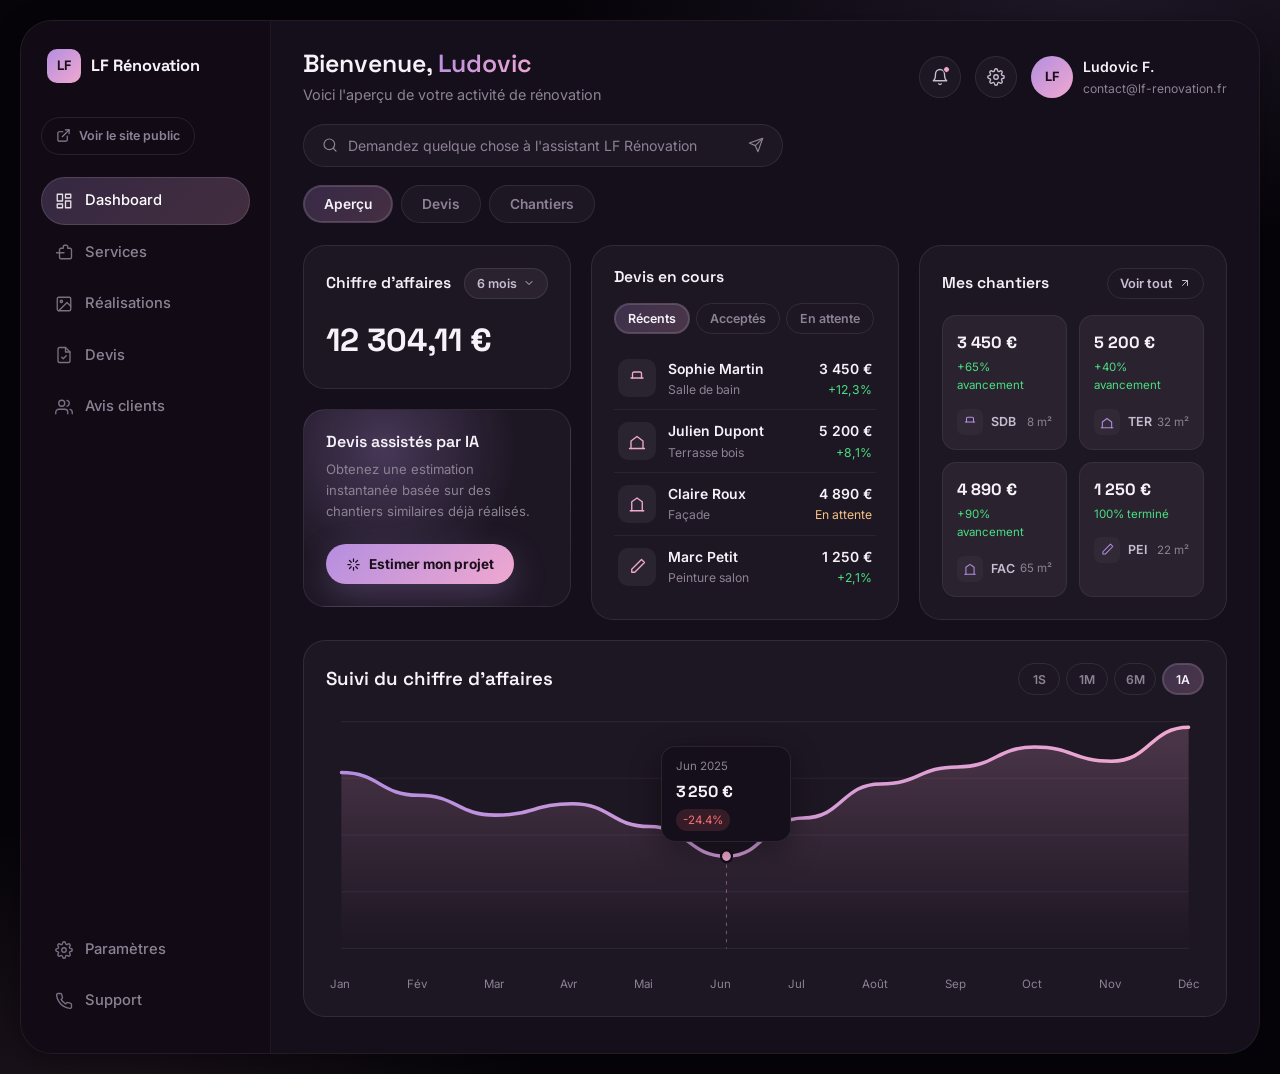
==== admin/index.html @ b37a1078 "Séparer site public multi-pages et espace pro (admin) Le tableau de bord précédent devient l'interfa" ====
<!DOCTYPE html>
<html lang="fr">
<head>
<meta charset="UTF-8">
<meta name="viewport" content="width=device-width, initial-scale=1.0">
<title>LF Rénovation — Espace Pro</title>
<meta name="description" content="LF Rénovation, artisan auto-entrepreneur en rénovation intérieure et extérieure. Suivez vos devis, vos chantiers et votre activité en un coup d'œil.">
<link rel="icon" href="data:image/svg+xml,<svg xmlns=%22http://www.w3.org/2000/svg%22 viewBox=%220 0 100 100%22><rect width=%22100%22 height=%22100%22 rx=%2222%22 fill=%22%23b48ee0%22/><text x=%2250%22 y=%2266%22 font-size=%2252%22 font-family=%22sans-serif%22 font-weight=%22700%22 fill=%22%23150e1b%22 text-anchor=%22middle%22>LF</text></svg>">
<link rel="preconnect" href="https://fonts.googleapis.com">
<link rel="preconnect" href="https://fonts.gstatic.com" crossorigin>
<link href="https://fonts.googleapis.com/css2?family=Inter:wght@400;500;600;700&family=Space+Grotesk:wght@500;600;700&display=swap" rel="stylesheet">
<link rel="stylesheet" href="../css/admin.css">
</head>
<body>

<div class="canvas">
  <div class="sidebar-backdrop"></div>

  <div class="app-shell">

    <!-- ============ SIDEBAR ============ -->
    <aside class="sidebar">
      <div class="sidebar-logo">
        <span class="mark">LF</span>
        LF Rénovation
      </div>

      <a href="../index.html" class="sidebar-public-link">
        <svg width="15" height="15" viewBox="0 0 24 24" fill="none" stroke="currentColor" stroke-width="1.8" stroke-linecap="round" stroke-linejoin="round"><path d="M18 13v6a2 2 0 0 1-2 2H5a2 2 0 0 1-2-2V8a2 2 0 0 1 2-2h6"></path><polyline points="15 3 21 3 21 9"></polyline><line x1="10" y1="14" x2="21" y2="3"></line></svg>
        Voir le site public
      </a>

      <nav class="sidebar-nav">
        <a href="#" data-page="dashboard" class="active">
          <svg width="18" height="18" viewBox="0 0 24 24" fill="none" stroke="currentColor" stroke-width="1.8" stroke-linecap="round" stroke-linejoin="round"><rect x="3" y="3" width="7" height="9"></rect><rect x="14" y="3" width="7" height="5"></rect><rect x="14" y="12" width="7" height="9"></rect><rect x="3" y="16" width="7" height="5"></rect></svg>
          Dashboard
        </a>
        <a href="#" data-page="services">
          <svg width="18" height="18" viewBox="0 0 24 24" fill="none" stroke="currentColor" stroke-width="1.8" stroke-linecap="round" stroke-linejoin="round"><path d="M20 7h-3V5a2 2 0 0 0-2-2h-2a2 2 0 0 0-2 2v2H8a2 2 0 0 0-2 2v10a2 2 0 0 0 2 2h12a2 2 0 0 0 2-2V9a2 2 0 0 0-2-2z"></path><path d="M2 13h10"></path></svg>
          Services
        </a>
        <a href="#" data-page="realisations">
          <svg width="18" height="18" viewBox="0 0 24 24" fill="none" stroke="currentColor" stroke-width="1.8" stroke-linecap="round" stroke-linejoin="round"><rect x="3" y="3" width="18" height="18" rx="2"></rect><circle cx="8.5" cy="8.5" r="1.5"></circle><path d="M21 15l-5-5L5 21"></path></svg>
          Réalisations
        </a>
        <a href="#" data-page="devis">
          <svg width="18" height="18" viewBox="0 0 24 24" fill="none" stroke="currentColor" stroke-width="1.8" stroke-linecap="round" stroke-linejoin="round"><path d="M14 2H6a2 2 0 0 0-2 2v16a2 2 0 0 0 2 2h12a2 2 0 0 0 2-2V8z"></path><path d="M14 2v6h6"></path><path d="M9 15l2 2 4-4"></path></svg>
          Devis
        </a>
        <a href="#" data-page="avis">
          <svg width="18" height="18" viewBox="0 0 24 24" fill="none" stroke="currentColor" stroke-width="1.8" stroke-linecap="round" stroke-linejoin="round"><path d="M17 21v-2a4 4 0 0 0-4-4H5a4 4 0 0 0-4 4v2"></path><circle cx="9" cy="7" r="4"></circle><path d="M23 21v-2a4 4 0 0 0-3-3.87"></path><path d="M16 3.13a4 4 0 0 1 0 7.75"></path></svg>
          Avis clients
        </a>
      </nav>

      <div class="sidebar-foot">
        <a href="../mentions-legales.html">
          <svg width="18" height="18" viewBox="0 0 24 24" fill="none" stroke="currentColor" stroke-width="1.8" stroke-linecap="round" stroke-linejoin="round"><circle cx="12" cy="12" r="3"></circle><path d="M19.4 15a1.65 1.65 0 0 0 .33 1.82l.06.06a2 2 0 1 1-2.83 2.83l-.06-.06a1.65 1.65 0 0 0-1.82-.33 1.65 1.65 0 0 0-1 1.51V21a2 2 0 0 1-4 0v-.09A1.65 1.65 0 0 0 9 19.4a1.65 1.65 0 0 0-1.82.33l-.06.06a2 2 0 1 1-2.83-2.83l.06-.06a1.65 1.65 0 0 0 .33-1.82 1.65 1.65 0 0 0-1.51-1H3a2 2 0 0 1 0-4h.09A1.65 1.65 0 0 0 4.6 9a1.65 1.65 0 0 0-.33-1.82l-.06-.06a2 2 0 1 1 2.83-2.83l.06.06a1.65 1.65 0 0 0 1.82.33H9a1.65 1.65 0 0 0 1-1.51V3a2 2 0 0 1 4 0v.09a1.65 1.65 0 0 0 1 1.51 1.65 1.65 0 0 0 1.82-.33l.06-.06a2 2 0 1 1 2.83 2.83l-.06.06a1.65 1.65 0 0 0-.33 1.82V9a1.65 1.65 0 0 0 1.51 1H21a2 2 0 0 1 0 4h-.09a1.65 1.65 0 0 0-1.51 1z"></path></svg>
          Paramètres
        </a>
        <a href="#" data-page="devis">
          <svg width="18" height="18" viewBox="0 0 24 24" fill="none" stroke="currentColor" stroke-width="1.8" stroke-linecap="round" stroke-linejoin="round"><path d="M22 16.92v3a2 2 0 0 1-2.18 2 19.79 19.79 0 0 1-8.63-3.07 19.5 19.5 0 0 1-6-6 19.79 19.79 0 0 1-3.07-8.67A2 2 0 0 1 4.11 2h3a2 2 0 0 1 2 1.72c.127.96.361 1.903.7 2.81a2 2 0 0 1-.45 2.11L8.09 9.91a16 16 0 0 0 6 6l1.27-1.27a2 2 0 0 1 2.11-.45c.907.339 1.85.573 2.81.7A2 2 0 0 1 22 16.92z"></path></svg>
          Support
        </a>
      </div>
    </aside>

    <!-- ============ MAIN ============ -->
    <div class="main-col">

      <div class="topbar">
        <button class="sidebar-toggle" aria-label="Ouvrir le menu">
          <svg width="18" height="18" viewBox="0 0 24 24" fill="none" stroke="currentColor" stroke-width="2" stroke-linecap="round" stroke-linejoin="round"><line x1="3" y1="12" x2="21" y2="12"></line><line x1="3" y1="6" x2="21" y2="6"></line><line x1="3" y1="18" x2="21" y2="18"></line></svg>
        </button>

        <div class="welcome">
          <h1>Bienvenue, <span class="accent">Ludovic</span></h1>
          <p>Voici l'aperçu de votre activité de rénovation</p>
        </div>

        <div class="topbar-actions">
          <div style="position:relative;">
            <button id="notif-btn" class="icon-btn" aria-label="Notifications">
              <svg width="18" height="18" viewBox="0 0 24 24" fill="none" stroke="currentColor" stroke-width="1.8" stroke-linecap="round" stroke-linejoin="round"><path d="M18 8a6 6 0 0 0-12 0c0 7-3 9-3 9h18s-3-2-3-9"></path><path d="M13.73 21a2 2 0 0 1-3.46 0"></path></svg>
              <span class="dot"></span>
            </button>
            <div id="notif-panel" class="dropdown-panel">
              <h5>Notifications</h5>
              <div class="notif-item">
                <span class="ndot"></span>
                <div><div class="t">Devis accepté</div><div class="s">Sophie M. a accepté le devis « Salle de bain ».</div></div>
              </div>
              <div class="notif-item">
                <span class="ndot"></span>
                <div><div class="t">Nouvelle demande</div><div class="s">Amélie F. a demandé un devis pour une cuisine.</div></div>
              </div>
              <div class="notif-item">
                <span class="ndot"></span>
                <div><div class="t">Chantier terminé</div><div class="s">Peinture salon (Marc P.) marqué comme terminé.</div></div>
              </div>
            </div>
          </div>

          <a href="../mentions-legales.html" class="icon-btn" aria-label="Paramètres">
            <svg width="18" height="18" viewBox="0 0 24 24" fill="none" stroke="currentColor" stroke-width="1.8" stroke-linecap="round" stroke-linejoin="round"><circle cx="12" cy="12" r="3"></circle><path d="M19.4 15a1.65 1.65 0 0 0 .33 1.82l.06.06a2 2 0 1 1-2.83 2.83l-.06-.06a1.65 1.65 0 0 0-1.82-.33 1.65 1.65 0 0 0-1 1.51V21a2 2 0 0 1-4 0v-.09A1.65 1.65 0 0 0 9 19.4a1.65 1.65 0 0 0-1.82.33l-.06.06a2 2 0 1 1-2.83-2.83l.06-.06a1.65 1.65 0 0 0 .33-1.82 1.65 1.65 0 0 0-1.51-1H3a2 2 0 0 1 0-4h.09A1.65 1.65 0 0 0 4.6 9a1.65 1.65 0 0 0-.33-1.82l-.06-.06a2 2 0 1 1 2.83-2.83l.06.06a1.65 1.65 0 0 0 1.82.33H9a1.65 1.65 0 0 0 1-1.51V3a2 2 0 0 1 4 0v.09a1.65 1.65 0 0 0 1 1.51 1.65 1.65 0 0 0 1.82-.33l.06-.06a2 2 0 1 1 2.83 2.83l-.06.06a1.65 1.65 0 0 0-.33 1.82V9a1.65 1.65 0 0 0 1.51 1H21a2 2 0 0 1 0 4h-.09a1.65 1.65 0 0 0-1.51 1z"></path></svg>
          </a>

          <div class="profile">
            <div class="avatar">LF</div>
            <div>
              <div class="name">Ludovic F.</div>
              <div class="mail">contact@lf-renovation.fr</div>
            </div>
          </div>
        </div>
      </div>

      <div class="assistant-row">
        <form id="assistant-form" class="assistant-bar">
          <svg width="16" height="16" viewBox="0 0 24 24" fill="none" stroke="currentColor" stroke-width="1.8" stroke-linecap="round" stroke-linejoin="round"><circle cx="11" cy="11" r="8"></circle><line x1="21" y1="21" x2="16.65" y2="16.65"></line></svg>
          <input id="assistant-input" type="text" placeholder="Demandez quelque chose à l'assistant LF Rénovation">
          <button type="submit" aria-label="Envoyer">
            <svg width="16" height="16" viewBox="0 0 24 24" fill="none" stroke="currentColor" stroke-width="1.8" stroke-linecap="round" stroke-linejoin="round"><line x1="22" y1="2" x2="11" y2="13"></line><polygon points="22 2 15 22 11 13 2 9 22 2"></polygon></svg>
          </button>
        </form>
        <div id="assistant-answer" class="assistant-answer"></div>
      </div>

      <div class="pill-tabs">
        <button class="pill-tab active" data-page="dashboard">Aperçu</button>
        <button class="pill-tab" data-page="devis">Devis</button>
        <button class="pill-tab" data-page="realisations">Chantiers</button>
      </div>

      <!-- ============ PAGE: DASHBOARD ============ -->
      <section class="page active" data-page="dashboard">
        <div class="dash-grid">

          <div class="dash-col">
            <div class="card">
              <div class="card-head">
                <h3>Chiffre d'affaires</h3>
                <div class="period-dropdown">
                  <button id="period-btn" class="period-btn">
                    <span id="period-label">6 mois</span>
                    <svg width="12" height="12" viewBox="0 0 24 24" fill="none" stroke="currentColor" stroke-width="2" stroke-linecap="round" stroke-linejoin="round"><polyline points="6 9 12 15 18 9"></polyline></svg>
                  </button>
                  <div id="period-menu" class="period-menu">
                    <button data-period="1m" data-label="1 mois">1 mois</button>
                    <button data-period="6m" data-label="6 mois">6 mois</button>
                    <button data-period="1a" data-label="1 an">1 an</button>
                  </div>
                </div>
              </div>
              <div id="revenue-value" class="stat-value">12 304,11 €</div>
            </div>

            <div class="card ai-card">
              <h3>Devis assistés par IA</h3>
              <p>Obtenez une estimation instantanée basée sur des chantiers similaires déjà réalisés.</p>
              <button class="ai-btn" data-goto="devis">
                <svg width="15" height="15" viewBox="0 0 24 24" fill="none" stroke="currentColor" stroke-width="2" stroke-linecap="round" stroke-linejoin="round"><path d="M12 3v4M12 17v4M3 12h4M17 12h4M5.6 5.6l2.8 2.8M15.6 15.6l2.8 2.8M18.4 5.6l-2.8 2.8M8.4 15.6l-2.8 2.8"></path></svg>
                Estimer mon projet
              </button>
            </div>
          </div>

          <div class="dash-col">
            <div class="card" style="flex:1;">
              <div class="card-head"><h3>Devis en cours</h3></div>
              <div class="filter-pills devis-filters" data-target="#devis-list-mini .devis-row">
                <button class="active" data-filter="all">Récents</button>
                <button data-filter="accepte">Acceptés</button>
                <button data-filter="attente">En attente</button>
              </div>
              <div id="devis-list-mini">
                <div class="devis-row" data-status="accepte">
                  <div class="ic"><svg width="18" height="18" viewBox="0 0 24 24" fill="none" stroke="currentColor" stroke-width="1.8" stroke-linecap="round" stroke-linejoin="round"><path d="M4 12h16"></path><path d="M6 12V6a2 2 0 0 1 2-2h8a2 2 0 0 1 2 2v6"></path></svg></div>
                  <div class="who"><div class="n">Sophie Martin</div><div class="s">Salle de bain</div></div>
                  <div class="amt"><div class="a">3 450 €</div><div class="p up">+12,3%</div></div>
                </div>
                <div class="devis-row" data-status="accepte">
                  <div class="ic"><svg width="18" height="18" viewBox="0 0 24 24" fill="none" stroke="currentColor" stroke-width="1.8" stroke-linecap="round" stroke-linejoin="round"><path d="M2 22h20"></path><path d="M4 22V12l8-6 8 6v10"></path></svg></div>
                  <div class="who"><div class="n">Julien Dupont</div><div class="s">Terrasse bois</div></div>
                  <div class="amt"><div class="a">5 200 €</div><div class="p up">+8,1%</div></div>
                </div>
                <div class="devis-row" data-status="attente">
                  <div class="ic"><svg width="18" height="18" viewBox="0 0 24 24" fill="none" stroke="currentColor" stroke-width="1.8" stroke-linecap="round" stroke-linejoin="round"><path d="M3 21h18"></path><path d="M5 21V9l7-5 7 5v12"></path></svg></div>
                  <div class="who"><div class="n">Claire Roux</div><div class="s">Façade</div></div>
                  <div class="amt"><div class="a">4 890 €</div><div class="p pending">En attente</div></div>
                </div>
                <div class="devis-row" data-status="accepte">
                  <div class="ic"><svg width="18" height="18" viewBox="0 0 24 24" fill="none" stroke="currentColor" stroke-width="1.8" stroke-linecap="round" stroke-linejoin="round"><path d="M18 2l4 4-13 13H5v-4L18 2z"></path></svg></div>
                  <div class="who"><div class="n">Marc Petit</div><div class="s">Peinture salon</div></div>
                  <div class="amt"><div class="a">1 250 €</div><div class="p up">+2,1%</div></div>
                </div>
              </div>
            </div>
          </div>

          <div class="dash-col">
            <div class="card" style="flex:1;">
              <div class="card-head">
                <h3>Mes chantiers</h3>
                <button class="link-btn" data-goto="realisations">
                  Voir tout
                  <svg width="12" height="12" viewBox="0 0 24 24" fill="none" stroke="currentColor" stroke-width="2" stroke-linecap="round" stroke-linejoin="round"><line x1="7" y1="17" x2="17" y2="7"></line><polyline points="7 7 17 7 17 17"></polyline></svg>
                </button>
              </div>
              <div class="chantiers-grid">
                <div class="chantier-card">
                  <div class="amt">3 450 €</div>
                  <div class="badge">+65% avancement</div>
                  <div class="meta">
                    <div class="cat"><span class="ic"><svg width="14" height="14" viewBox="0 0 24 24" fill="none" stroke="currentColor" stroke-width="1.8" stroke-linecap="round" stroke-linejoin="round"><path d="M4 12h16"></path><path d="M6 12V6a2 2 0 0 1 2-2h8a2 2 0 0 1 2 2v6"></path></svg></span>SDB</div>
                    <div class="surf">8 m²</div>
                  </div>
                </div>
                <div class="chantier-card">
                  <div class="amt">5 200 €</div>
                  <div class="badge">+40% avancement</div>
                  <div class="meta">
                    <div class="cat"><span class="ic"><svg width="14" height="14" viewBox="0 0 24 24" fill="none" stroke="currentColor" stroke-width="1.8" stroke-linecap="round" stroke-linejoin="round"><path d="M2 22h20"></path><path d="M4 22V12l8-6 8 6v10"></path></svg></span>TER</div>
                    <div class="surf">32 m²</div>
                  </div>
                </div>
                <div class="chantier-card">
                  <div class="amt">4 890 €</div>
                  <div class="badge">+90% avancement</div>
                  <div class="meta">
                    <div class="cat"><span class="ic"><svg width="14" height="14" viewBox="0 0 24 24" fill="none" stroke="currentColor" stroke-width="1.8" stroke-linecap="round" stroke-linejoin="round"><path d="M3 21h18"></path><path d="M5 21V9l7-5 7 5v12"></path></svg></span>FAC</div>
                    <div class="surf">65 m²</div>
                  </div>
                </div>
                <div class="chantier-card">
                  <div class="amt">1 250 €</div>
                  <div class="badge">100% terminé</div>
                  <div class="meta">
                    <div class="cat"><span class="ic"><svg width="14" height="14" viewBox="0 0 24 24" fill="none" stroke="currentColor" stroke-width="1.8" stroke-linecap="round" stroke-linejoin="round"><path d="M18 2l4 4-13 13H5v-4L18 2z"></path></svg></span>PEI</div>
                    <div class="surf">22 m²</div>
                  </div>
                </div>
              </div>
            </div>
          </div>
        </div>

        <div class="card chart-card">
          <div class="chart-head">
            <h3>Suivi du chiffre d'affaires</h3>
            <div class="range-pills">
              <button data-range="1s">1S</button>
              <button data-range="1m">1M</button>
              <button data-range="6m">6M</button>
              <button data-range="1a" class="active">1A</button>
            </div>
          </div>
          <div class="chart-wrap">
            <svg id="revenue-chart" class="chart-svg" viewBox="0 0 800 220" preserveAspectRatio="none"></svg>
            <div id="chart-tooltip" class="chart-tooltip"></div>
          </div>
          <div id="chart-months" class="chart-months"></div>
        </div>
      </section>

      <!-- ============ PAGE: SERVICES ============ -->
      <section class="page" data-page="services">
        <div class="page-head">
          <span class="eyebrow">Services</span>
          <h2>Intérieur &amp; extérieur, tout est couvert</h2>
          <p>Un artisan unique pour l'ensemble de vos travaux de rénovation.</p>
        </div>

        <div class="services-grid">
          <div class="card service-tile">
            <div class="ic"><svg width="22" height="22" viewBox="0 0 24 24" fill="none" stroke="currentColor" stroke-width="1.8" stroke-linecap="round" stroke-linejoin="round"><path d="M18 2l4 4-13 13H5v-4L18 2z"></path></svg></div>
            <div><h4>Peinture &amp; décoration</h4><p>Murs, plafonds, enduits décoratifs et papiers peints, finitions soignées.</p></div>
          </div>
          <div class="card service-tile">
            <div class="ic"><svg width="22" height="22" viewBox="0 0 24 24" fill="none" stroke="currentColor" stroke-width="1.8" stroke-linecap="round" stroke-linejoin="round"><rect x="3" y="3" width="7" height="7"></rect><rect x="14" y="3" width="7" height="7"></rect><rect x="14" y="14" width="7" height="7"></rect><rect x="3" y="14" width="7" height="7"></rect></svg></div>
            <div><h4>Revêtements de sols</h4><p>Carrelage, parquet, sols souples, ragréage et préparation des supports.</p></div>
          </div>
          <div class="card service-tile">
            <div class="ic"><svg width="22" height="22" viewBox="0 0 24 24" fill="none" stroke="currentColor" stroke-width="1.8" stroke-linecap="round" stroke-linejoin="round"><path d="M3 3h18v18H3z"></path><path d="M3 9h18"></path><path d="M9 21V9"></path></svg></div>
            <div><h4>Cloisons &amp; isolation</h4><p>Création de cloisons, doublage, isolation thermique et phonique.</p></div>
          </div>
          <div class="card service-tile">
            <div class="ic"><svg width="22" height="22" viewBox="0 0 24 24" fill="none" stroke="currentColor" stroke-width="1.8" stroke-linecap="round" stroke-linejoin="round"><path d="M4 12h16"></path><path d="M6 12V6a2 2 0 0 1 2-2h8a2 2 0 0 1 2 2v6"></path><path d="M4 12v6a2 2 0 0 0 2 2h1"></path><path d="M20 12v6a2 2 0 0 1-2 2h-1"></path></svg></div>
            <div><h4>Cuisine &amp; salle de bain</h4><p>Rénovation complète ou partielle, plomberie de finition, pose de mobilier.</p></div>
          </div>
          <div class="card service-tile">
            <div class="ic"><svg width="22" height="22" viewBox="0 0 24 24" fill="none" stroke="currentColor" stroke-width="1.8" stroke-linecap="round" stroke-linejoin="round"><path d="M3 21h18"></path><path d="M5 21V9l7-5 7 5v12"></path><path d="M9 21v-6h6v6"></path></svg></div>
            <div><h4>Façade &amp; ravalement</h4><p>Ravalement, enduit, nettoyage et protection contre les intempéries.</p></div>
          </div>
          <div class="card service-tile">
            <div class="ic"><svg width="22" height="22" viewBox="0 0 24 24" fill="none" stroke="currentColor" stroke-width="1.8" stroke-linecap="round" stroke-linejoin="round"><path d="M2 22h20"></path><path d="M4 22V12l8-6 8 6v10"></path><path d="M9 22v-6a2 2 0 0 1 2-2h2a2 2 0 0 1 2 2v6"></path></svg></div>
            <div><h4>Terrasses &amp; extérieurs</h4><p>Terrasses bois ou composite, dallage, allées sur mesure.</p></div>
          </div>
          <div class="card service-tile">
            <div class="ic"><svg width="22" height="22" viewBox="0 0 24 24" fill="none" stroke="currentColor" stroke-width="1.8" stroke-linecap="round" stroke-linejoin="round"><path d="M3 9l9-6 9 6"></path><path d="M4 10v10h16V10"></path></svg></div>
            <div><h4>Toiture &amp; étanchéité</h4><p>Petites réparations, entretien, étanchéité et traitement de charpente.</p></div>
          </div>
          <div class="card service-tile">
            <div class="ic"><svg width="22" height="22" viewBox="0 0 24 24" fill="none" stroke="currentColor" stroke-width="1.8" stroke-linecap="round" stroke-linejoin="round"><path d="M4 21V8l4-3 4 3v13"></path><path d="M12 21V8l4-3 4 3v13"></path></svg></div>
            <div><h4>Clôtures &amp; portails</h4><p>Pose de clôtures, portails, brise-vues et aménagements légers.</p></div>
          </div>
        </div>
      </section>

      <!-- ============ PAGE: RÉALISATIONS ============ -->
      <section class="page" data-page="realisations">
        <div class="page-head">
          <span class="eyebrow">Réalisations</span>
          <h2>Chantiers récents</h2>
          <p>Un aperçu des derniers projets menés, en intérieur comme en extérieur.</p>
        </div>

        <div class="filter-pills gallery-filters" style="margin-bottom:22px;">
          <button class="active" data-filter="all">Tous</button>
          <button data-filter="interieur">Intérieur</button>
          <button data-filter="exterieur">Extérieur</button>
        </div>

        <div class="gallery-grid">
          <div class="gallery-card" data-category="interieur">
            <div class="gallery-thumb" style="background:linear-gradient(135deg,#b48ee0,#5b3d80);">
              <span class="cat-badge">Intérieur</span>
              <svg width="30" height="30" viewBox="0 0 24 24" fill="none" stroke="currentColor" stroke-width="1.6"><path d="M4 12h16"></path><path d="M6 12V6a2 2 0 0 1 2-2h8a2 2 0 0 1 2 2v6"></path></svg>
            </div>
            <div class="gallery-body"><h4>Rénovation salle de bain</h4><p>Douche à l'italienne, carrelage grand format, meuble suspendu.</p></div>
          </div>

          <div class="gallery-card" data-category="exterieur">
            <div class="gallery-thumb" style="background:linear-gradient(135deg,#2a1f33,#150e1b);">
              <span class="cat-badge">Extérieur</span>
              <svg width="30" height="30" viewBox="0 0 24 24" fill="none" stroke="currentColor" stroke-width="1.6"><path d="M2 22h20"></path><path d="M4 22V12l8-6 8 6v10"></path></svg>
            </div>
            <div class="gallery-body"><h4>Terrasse en bois composite</h4><p>40 m² avec garde-corps et éclairage intégré.</p></div>
          </div>

          <div class="gallery-card" data-category="interieur">
            <div class="gallery-thumb" style="background:linear-gradient(135deg,#f0a8cf,#8a4f6d);">
              <span class="cat-badge">Intérieur</span>
              <svg width="30" height="30" viewBox="0 0 24 24" fill="none" stroke="currentColor" stroke-width="1.6"><path d="M18 2l4 4-13 13H5v-4L18 2z"></path></svg>
            </div>
            <div class="gallery-body"><h4>Peinture &amp; enduit décoratif</h4><p>Rafraîchissement complet d'un salon de 30 m².</p></div>
          </div>

          <div class="gallery-card" data-category="exterieur">
            <div class="gallery-thumb" style="background:linear-gradient(135deg,#6d5a8a,#241a2e);">
              <span class="cat-badge">Extérieur</span>
              <svg width="30" height="30" viewBox="0 0 24 24" fill="none" stroke="currentColor" stroke-width="1.6"><path d="M3 21h18"></path><path d="M5 21V9l7-5 7 5v12"></path></svg>
            </div>
            <div class="gallery-body"><h4>Ravalement de façade</h4><p>Nettoyage, réparation d'enduit et peinture façade.</p></div>
          </div>

          <div class="gallery-card" data-category="interieur">
            <div class="gallery-thumb" style="background:linear-gradient(135deg,#8c8294,#2a1f33);">
              <span class="cat-badge">Intérieur</span>
              <svg width="30" height="30" viewBox="0 0 24 24" fill="none" stroke="currentColor" stroke-width="1.6"><rect x="3" y="3" width="7" height="7"></rect><rect x="14" y="3" width="7" height="7"></rect><rect x="14" y="14" width="7" height="7"></rect><rect x="3" y="14" width="7" height="7"></rect></svg>
            </div>
            <div class="gallery-body"><h4>Pose de parquet contrecollé</h4><p>60 m² en pose flottante, plinthes assorties.</p></div>
          </div>

          <div class="gallery-card" data-category="exterieur">
            <div class="gallery-thumb" style="background:linear-gradient(135deg,#b48ee0,#f0a8cf);">
              <span class="cat-badge">Extérieur</span>
              <svg width="30" height="30" viewBox="0 0 24 24" fill="none" stroke="currentColor" stroke-width="1.6"><path d="M4 21V8l4-3 4 3v13"></path><path d="M12 21V8l4-3 4 3v13"></path></svg>
            </div>
            <div class="gallery-body"><h4>Clôture &amp; portail sur-mesure</h4><p>Clôture bois et portail motorisé.</p></div>
          </div>
        </div>
      </section>

      <!-- ============ PAGE: DEVIS ============ -->
      <section class="page" data-page="devis">
        <div class="page-head">
          <span class="eyebrow">Devis</span>
          <h2>Demander un devis gratuit</h2>
          <p>Réponse sous 48h, sans engagement de votre part.</p>
        </div>

        <div class="devis-layout">
          <div class="card">
            <div id="form-success" class="form-success">
              <svg width="18" height="18" viewBox="0 0 24 24" fill="none" stroke="currentColor" stroke-width="2" stroke-linecap="round" stroke-linejoin="round"><path d="M22 11.08V12a10 10 0 1 1-5.93-9.14"></path><polyline points="22 4 12 14.01 9 11.01"></polyline></svg>
              Merci ! Votre demande a bien été enregistrée.
            </div>
            <form id="devis-form" novalidate>
              <div class="form-row">
                <div class="form-group">
                  <label for="nom">Nom complet *</label>
                  <input type="text" id="nom" name="nom" required placeholder="Votre nom">
                </div>
                <div class="form-group">
                  <label for="telephone">Téléphone *</label>
                  <input type="tel" id="telephone" name="telephone" required placeholder="06 XX XX XX XX">
                </div>
              </div>
              <div class="form-group">
                <label for="email">E-mail *</label>
                <input type="email" id="email" name="email" required placeholder="vous@exemple.fr">
              </div>
              <div class="form-group">
                <label for="type-projet">Type de projet</label>
                <select id="type-projet" name="type-projet">
                  <option value="interieur">Rénovation intérieure</option>
                  <option value="exterieur">Rénovation extérieure</option>
                  <option value="les-deux">Intérieur &amp; extérieur</option>
                  <option value="autre">Autre</option>
                </select>
              </div>
              <div class="form-group">
                <label for="message">Votre projet *</label>
                <textarea id="message" name="message" required placeholder="Décrivez votre projet, la surface concernée, le délai souhaité..."></textarea>
              </div>
              <button type="submit" class="form-submit">Envoyer ma demande de devis</button>
            </form>
          </div>

          <div style="display:flex;flex-direction:column;gap:20px;">
            <div class="card">
              <div class="card-head"><h3>Tous les devis</h3></div>
              <div class="filter-pills devis-filters" data-target="#devis-list-full .devis-row">
                <button class="active" data-filter="all">Tous</button>
                <button data-filter="accepte">Acceptés</button>
                <button data-filter="attente">En attente</button>
              </div>
              <div id="devis-list-full" class="devis-table">
                <div class="devis-row" data-status="accepte">
                  <div class="ic"><svg width="18" height="18" viewBox="0 0 24 24" fill="none" stroke="currentColor" stroke-width="1.8" stroke-linecap="round" stroke-linejoin="round"><path d="M4 12h16"></path><path d="M6 12V6a2 2 0 0 1 2-2h8a2 2 0 0 1 2 2v6"></path></svg></div>
                  <div class="who"><div class="n">Sophie Martin</div><div class="s">Salle de bain</div></div>
                  <div class="amt"><div class="a">3 450 €</div><div class="p up">Accepté</div></div>
                </div>
                <div class="devis-row" data-status="accepte">
                  <div class="ic"><svg width="18" height="18" viewBox="0 0 24 24" fill="none" stroke="currentColor" stroke-width="1.8" stroke-linecap="round" stroke-linejoin="round"><path d="M2 22h20"></path><path d="M4 22V12l8-6 8 6v10"></path></svg></div>
                  <div class="who"><div class="n">Julien Dupont</div><div class="s">Terrasse bois</div></div>
                  <div class="amt"><div class="a">5 200 €</div><div class="p up">Accepté</div></div>
                </div>
                <div class="devis-row" data-status="attente">
                  <div class="ic"><svg width="18" height="18" viewBox="0 0 24 24" fill="none" stroke="currentColor" stroke-width="1.8" stroke-linecap="round" stroke-linejoin="round"><path d="M3 21h18"></path><path d="M5 21V9l7-5 7 5v12"></path></svg></div>
                  <div class="who"><div class="n">Claire Roux</div><div class="s">Façade</div></div>
                  <div class="amt"><div class="a">4 890 €</div><div class="p pending">En attente</div></div>
                </div>
                <div class="devis-row" data-status="accepte">
                  <div class="ic"><svg width="18" height="18" viewBox="0 0 24 24" fill="none" stroke="currentColor" stroke-width="1.8" stroke-linecap="round" stroke-linejoin="round"><path d="M18 2l4 4-13 13H5v-4L18 2z"></path></svg></div>
                  <div class="who"><div class="n">Marc Petit</div><div class="s">Peinture salon</div></div>
                  <div class="amt"><div class="a">1 250 €</div><div class="p up">Accepté</div></div>
                </div>
                <div class="devis-row" data-status="attente">
                  <div class="ic"><svg width="18" height="18" viewBox="0 0 24 24" fill="none" stroke="currentColor" stroke-width="1.8" stroke-linecap="round" stroke-linejoin="round"><path d="M4 12h16"></path><path d="M6 12V6a2 2 0 0 1 2-2h8a2 2 0 0 1 2 2v6"></path><path d="M4 12v6a2 2 0 0 0 2 2h1"></path><path d="M20 12v6a2 2 0 0 1-2 2h-1"></path></svg></div>
                  <div class="who"><div class="n">Amélie Fabre</div><div class="s">Cuisine</div></div>
                  <div class="amt"><div class="a">6 300 €</div><div class="p pending">En attente</div></div>
                </div>
                <div class="devis-row" data-status="accepte">
                  <div class="ic"><svg width="18" height="18" viewBox="0 0 24 24" fill="none" stroke="currentColor" stroke-width="1.8" stroke-linecap="round" stroke-linejoin="round"><path d="M3 9l9-6 9 6"></path><path d="M4 10v10h16V10"></path></svg></div>
                  <div class="who"><div class="n">Karim Haddad</div><div class="s">Toiture</div></div>
                  <div class="amt"><div class="a">2 980 €</div><div class="p up">Accepté</div></div>
                </div>
              </div>
            </div>

            <div class="card contact-block">
              <div class="card-head"><h3>Me contacter directement</h3></div>
              <div class="contact-row">
                <div class="ic"><svg width="18" height="18" viewBox="0 0 24 24" fill="none" stroke="currentColor" stroke-width="1.8" stroke-linecap="round" stroke-linejoin="round"><path d="M22 16.92v3a2 2 0 0 1-2.18 2 19.79 19.79 0 0 1-8.63-3.07 19.5 19.5 0 0 1-6-6 19.79 19.79 0 0 1-3.07-8.67A2 2 0 0 1 4.11 2h3a2 2 0 0 1 2 1.72c.127.96.361 1.903.7 2.81a2 2 0 0 1-.45 2.11L8.09 9.91a16 16 0 0 0 6 6l1.27-1.27a2 2 0 0 1 2.11-.45c.907.339 1.85.573 2.81.7A2 2 0 0 1 22 16.92z"></path></svg></div>
                <div><h5>Téléphone</h5><a href="tel:+33600000000">06 XX XX XX XX</a></div>
              </div>
              <div class="contact-row">
                <div class="ic"><svg width="18" height="18" viewBox="0 0 24 24" fill="none" stroke="currentColor" stroke-width="1.8" stroke-linecap="round" stroke-linejoin="round"><path d="M4 4h16v16H4z"></path><path d="M22 6l-10 7L2 6"></path></svg></div>
                <div><h5>E-mail</h5><a href="mailto:contact@lf-renovation.fr">contact@lf-renovation.fr</a></div>
              </div>
              <div class="contact-row">
                <div class="ic"><svg width="18" height="18" viewBox="0 0 24 24" fill="none" stroke="currentColor" stroke-width="1.8" stroke-linecap="round" stroke-linejoin="round"><path d="M21 10c0 7-9 13-9 13s-9-6-9-13a9 9 0 0 1 18 0z"></path><circle cx="12" cy="10" r="3"></circle></svg></div>
                <div><h5>Zone d'intervention</h5><p>[Votre ville] et environs (30 km)</p></div>
              </div>
              <div class="contact-row">
                <div class="ic"><svg width="18" height="18" viewBox="0 0 24 24" fill="none" stroke="currentColor" stroke-width="1.8" stroke-linecap="round" stroke-linejoin="round"><circle cx="12" cy="12" r="10"></circle><polyline points="12 6 12 12 16 14"></polyline></svg></div>
                <div><h5>Disponibilité</h5><p>Lun - Sam : 8h - 19h</p></div>
              </div>
            </div>
          </div>
        </div>
      </section>

      <!-- ============ PAGE: AVIS ============ -->
      <section class="page" data-page="avis">
        <div class="page-head">
          <span class="eyebrow">Avis clients</span>
          <h2>Ce que disent mes clients</h2>
          <p>La satisfaction de mes clients est ma meilleure carte de visite.</p>
        </div>

        <div class="testimonial-grid">
          <div class="card testimonial-card">
            <div class="stars">★★★★★</div>
            <p class="quote">« Travail très soigné pour la rénovation de notre salle de bain. Délais respectés et chantier laissé propre chaque soir. »</p>
            <div class="testimonial-author">
              <span class="initials">SM</span>
              <div><div class="name">Sophie M.</div><div class="project">Rénovation salle de bain</div></div>
            </div>
          </div>
          <div class="card testimonial-card">
            <div class="stars">★★★★★</div>
            <p class="quote">« Devis clair, artisan à l'écoute et très professionnel. Notre terrasse est magnifique. »</p>
            <div class="testimonial-author">
              <span class="initials">JD</span>
              <div><div class="name">Julien D.</div><div class="project">Création de terrasse</div></div>
            </div>
          </div>
          <div class="card testimonial-card">
            <div class="stars">★★★★★</div>
            <p class="quote">« Ravalement de façade impeccable, bon rapport qualité-prix et communication au top pendant le chantier. »</p>
            <div class="testimonial-author">
              <span class="initials">CR</span>
              <div><div class="name">Claire R.</div><div class="project">Ravalement de façade</div></div>
            </div>
          </div>
        </div>
      </section>

    </div>
  </div>
</div>

<script src="../js/admin.js"></script>
</body>
</html>
---- css/admin.css ----
/* =========================================================
   LF Rénovation — Espace Pro (dashboard)
   ========================================================= */

:root {
  --bg-canvas: #060409;
  --shell-bg: #150e1b;
  --sidebar-bg: #120b16;
  --card-bg: rgba(255, 255, 255, 0.035);
  --card-bg-strong: rgba(255, 255, 255, 0.06);
  --card-border: rgba(255, 255, 255, 0.09);
  --card-border-soft: rgba(255, 255, 255, 0.06);

  --text-hi: #f6f2f9;
  --text-mid: #c7bdd1;
  --text-low: #8c8294;

  --accent-1: #b48ee0;
  --accent-2: #f0a8cf;
  --accent-gradient: linear-gradient(135deg, var(--accent-1), var(--accent-2));
  --accent-gradient-soft: linear-gradient(135deg, rgba(180, 142, 224, 0.22), rgba(240, 168, 207, 0.22));

  --positive: #4ade80;
  --negative: #f87171;
  --warning: #f2c185;

  --font-heading: 'Space Grotesk', 'Poppins', sans-serif;
  --font-body: 'Inter', 'Segoe UI', sans-serif;

  --radius-shell: 32px;
  --radius-card: 22px;
  --radius-sm: 14px;
  --radius-pill: 999px;

  --shadow-card: 0 10px 30px rgba(0, 0, 0, 0.35);
  --shadow-glow: 0 12px 34px rgba(180, 142, 224, 0.28);
  --transition: 0.22s ease;
}

* { margin: 0; padding: 0; box-sizing: border-box; }

html { scroll-behavior: smooth; }

body {
  font-family: var(--font-body);
  color: var(--text-mid);
  background: var(--bg-canvas);
  line-height: 1.6;
  -webkit-font-smoothing: antialiased;
  min-height: 100vh;
}

img { max-width: 100%; display: block; }
a { color: inherit; text-decoration: none; }
ul { list-style: none; }
button { font-family: inherit; }

h1, h2, h3, h4 {
  font-family: var(--font-heading);
  font-weight: 600;
  color: var(--text-hi);
  line-height: 1.2;
}

/* ---------- Canvas / background glow ---------- */
.canvas {
  min-height: 100vh;
  padding: 20px;
  position: relative;
  background:
    radial-gradient(ellipse 900px 500px at 85% -5%, rgba(180, 142, 224, 0.16), transparent 60%),
    radial-gradient(ellipse 800px 500px at 5% 105%, rgba(240, 168, 207, 0.1), transparent 60%),
    var(--bg-canvas);
}

/* ---------- App shell ---------- */
.app-shell {
  max-width: 1360px;
  margin: 0 auto;
  min-height: calc(100vh - 40px);
  background: var(--shell-bg);
  border: 1px solid var(--card-border-soft);
  border-radius: var(--radius-shell);
  box-shadow: var(--shadow-card);
  display: grid;
  grid-template-columns: 250px 1fr;
  overflow: hidden;
}

/* ---------- Sidebar ---------- */
.sidebar {
  background: var(--sidebar-bg);
  border-right: 1px solid var(--card-border-soft);
  padding: 28px 20px;
  display: flex;
  flex-direction: column;
}

.sidebar-logo {
  display: flex;
  align-items: center;
  gap: 10px;
  font-family: var(--font-heading);
  font-weight: 700;
  font-size: 1.02rem;
  color: var(--text-hi);
  padding: 0 6px;
  margin-bottom: 34px;
}

.sidebar-logo .mark {
  width: 34px;
  height: 34px;
  border-radius: 10px;
  background: var(--accent-gradient);
  display: flex;
  align-items: center;
  justify-content: center;
  color: #1a0f1a;
  font-weight: 700;
  font-size: 0.85rem;
  flex-shrink: 0;
}

.sidebar-public-link {
  display: flex;
  align-items: center;
  gap: 8px;
  padding: 8px 14px;
  margin-bottom: 22px;
  font-size: 0.78rem;
  font-weight: 600;
  color: var(--text-low);
  border: 1px solid var(--card-border);
  border-radius: var(--radius-pill);
  width: fit-content;
  transition: color var(--transition), border-color var(--transition);
}

.sidebar-public-link:hover { color: var(--text-hi); border-color: var(--accent-1); }

.sidebar-nav {
  display: flex;
  flex-direction: column;
  gap: 4px;
}

.sidebar-nav a,
.sidebar-foot a {
  display: flex;
  align-items: center;
  gap: 12px;
  padding: 12px 14px;
  border-radius: var(--radius-pill);
  font-size: 0.92rem;
  font-weight: 500;
  color: var(--text-low);
  transition: background var(--transition), color var(--transition);
}

.sidebar-nav a svg,
.sidebar-foot a svg { flex-shrink: 0; opacity: 0.85; }

.sidebar-nav a:hover,
.sidebar-foot a:hover {
  color: var(--text-hi);
  background: rgba(255, 255, 255, 0.05);
}

.sidebar-nav a.active {
  color: #fff;
  background: var(--accent-gradient-soft);
  box-shadow: inset 0 0 0 1px rgba(255, 255, 255, 0.12);
}

.sidebar-foot {
  margin-top: auto;
  display: flex;
  flex-direction: column;
  gap: 4px;
  padding-top: 20px;
}

/* ---------- Main column ---------- */
.main-col {
  display: flex;
  flex-direction: column;
  min-width: 0;
}

.topbar {
  display: flex;
  align-items: center;
  justify-content: space-between;
  gap: 24px;
  padding: 28px 32px 0;
  flex-wrap: wrap;
}

.welcome h1 {
  font-size: 1.55rem;
  margin-bottom: 4px;
}

.welcome h1 .accent {
  background: var(--accent-gradient);
  -webkit-background-clip: text;
  background-clip: text;
  color: transparent;
}

.welcome p { font-size: 0.9rem; color: var(--text-low); }

.topbar-actions {
  display: flex;
  align-items: center;
  gap: 14px;
}

.icon-btn {
  position: relative;
  width: 42px;
  height: 42px;
  border-radius: 50%;
  border: 1px solid var(--card-border);
  background: var(--card-bg);
  color: var(--text-mid);
  display: flex;
  align-items: center;
  justify-content: center;
  cursor: pointer;
  transition: background var(--transition), color var(--transition);
}

.icon-btn:hover { background: var(--card-bg-strong); color: var(--text-hi); }

.icon-btn .dot {
  position: absolute;
  top: 9px;
  right: 10px;
  width: 7px;
  height: 7px;
  border-radius: 50%;
  background: var(--accent-2);
  border: 1.5px solid var(--sidebar-bg);
}

.profile {
  display: flex;
  align-items: center;
  gap: 10px;
  cursor: pointer;
}

.profile .avatar {
  width: 42px;
  height: 42px;
  border-radius: 50%;
  background: var(--accent-gradient);
  display: flex;
  align-items: center;
  justify-content: center;
  font-weight: 700;
  font-size: 0.8rem;
  color: #1a0f1a;
  flex-shrink: 0;
}

.profile .name { font-size: 0.88rem; font-weight: 600; color: var(--text-hi); }
.profile .mail { font-size: 0.76rem; color: var(--text-low); }

/* Dropdown (notifications) */
.dropdown-panel {
  position: absolute;
  top: 52px;
  right: 0;
  width: 280px;
  background: var(--shell-bg);
  border: 1px solid var(--card-border);
  border-radius: var(--radius-sm);
  box-shadow: var(--shadow-card);
  padding: 10px;
  display: none;
  z-index: 40;
}

.dropdown-panel.open { display: block; }

.dropdown-panel h5 {
  font-size: 0.78rem;
  color: var(--text-low);
  text-transform: uppercase;
  letter-spacing: 0.06em;
  padding: 6px 10px 10px;
}

.notif-item {
  display: flex;
  gap: 10px;
  padding: 10px;
  border-radius: var(--radius-sm);
  font-size: 0.82rem;
  color: var(--text-mid);
}

.notif-item:hover { background: rgba(255, 255, 255, 0.04); }
.notif-item .ndot { width: 8px; height: 8px; border-radius: 50%; background: var(--accent-2); margin-top: 5px; flex-shrink: 0; }
.notif-item .t { color: var(--text-hi); font-weight: 600; }
.notif-item .s { color: var(--text-low); font-size: 0.76rem; margin-top: 2px; }

/* ---------- Assistant search ---------- */
.assistant-row { padding: 18px 32px 0; }

.assistant-bar {
  display: flex;
  align-items: center;
  gap: 10px;
  max-width: 480px;
  background: var(--card-bg);
  border: 1px solid var(--card-border);
  border-radius: var(--radius-pill);
  padding: 12px 18px;
}

.assistant-bar input {
  flex: 1;
  background: none;
  border: none;
  outline: none;
  color: var(--text-hi);
  font-size: 0.88rem;
  font-family: var(--font-body);
}

.assistant-bar input::placeholder { color: var(--text-low); }
.assistant-bar svg { color: var(--text-low); flex-shrink: 0; }
.assistant-bar button { background: none; border: none; color: var(--accent-2); cursor: pointer; display: flex; }

.assistant-answer {
  display: none;
  max-width: 480px;
  margin-top: 10px;
  padding: 12px 16px;
  border-radius: var(--radius-sm);
  background: var(--card-bg-strong);
  border: 1px solid var(--card-border);
  font-size: 0.84rem;
  color: var(--text-mid);
}

.assistant-answer.visible { display: block; }
.assistant-answer a { color: var(--accent-2); font-weight: 600; }

/* ---------- Pill tabs ---------- */
.pill-tabs {
  display: flex;
  gap: 8px;
  padding: 18px 32px 0;
}

.pill-tab {
  padding: 10px 20px;
  border-radius: var(--radius-pill);
  border: 1px solid var(--card-border);
  background: var(--card-bg);
  color: var(--text-low);
  font-size: 0.86rem;
  font-weight: 600;
  cursor: pointer;
  transition: all var(--transition);
}

.pill-tab:hover { color: var(--text-hi); }

.pill-tab.active {
  background: var(--accent-gradient-soft);
  color: var(--text-hi);
  box-shadow: inset 0 0 0 1px rgba(255, 255, 255, 0.14);
}

/* ---------- Page wrapper ---------- */
.page { display: none; padding: 22px 32px 32px; }
.page.active { display: block; }

/* ---------- Cards ---------- */
.card {
  background: var(--card-bg);
  border: 1px solid var(--card-border);
  border-radius: var(--radius-card);
  padding: 22px;
}

.card-head {
  display: flex;
  align-items: center;
  justify-content: space-between;
  gap: 10px;
  margin-bottom: 16px;
}

.card-head h3 { font-size: 0.98rem; }

.link-btn {
  display: inline-flex;
  align-items: center;
  gap: 6px;
  font-size: 0.8rem;
  font-weight: 600;
  color: var(--text-mid);
  border: 1px solid var(--card-border);
  border-radius: var(--radius-pill);
  padding: 7px 12px;
  cursor: pointer;
  background: transparent;
  transition: all var(--transition);
}

.link-btn:hover { color: var(--text-hi); background: var(--card-bg-strong); }

/* ---------- Dashboard grid ---------- */
.dash-grid {
  display: grid;
  grid-template-columns: 1fr 1.15fr 1.15fr;
  gap: 20px;
  margin-bottom: 20px;
}

.dash-col { display: flex; flex-direction: column; gap: 20px; }

/* Revenue card */
.stat-value {
  font-family: var(--font-heading);
  font-size: 2rem;
  font-weight: 700;
  color: var(--text-hi);
  margin-top: 6px;
}

.period-dropdown { position: relative; }

.period-btn {
  display: flex;
  align-items: center;
  gap: 6px;
  padding: 7px 12px;
  border-radius: var(--radius-pill);
  border: 1px solid var(--card-border);
  background: var(--card-bg-strong);
  color: var(--text-mid);
  font-size: 0.78rem;
  font-weight: 600;
  cursor: pointer;
}

.period-menu {
  position: absolute;
  top: 40px;
  right: 0;
  background: var(--shell-bg);
  border: 1px solid var(--card-border);
  border-radius: var(--radius-sm);
  padding: 6px;
  display: none;
  z-index: 30;
  min-width: 90px;
}

.period-menu.open { display: block; }

.period-menu button {
  display: block;
  width: 100%;
  text-align: left;
  padding: 8px 10px;
  border-radius: 8px;
  border: none;
  background: none;
  color: var(--text-mid);
  font-size: 0.8rem;
  cursor: pointer;
}

.period-menu button:hover { background: rgba(255, 255, 255, 0.06); color: var(--text-hi); }

/* AI / CTA card */
.ai-card {
  background: radial-gradient(circle at 30% 20%, rgba(180, 142, 224, 0.28), transparent 55%), var(--card-bg);
  position: relative;
  overflow: hidden;
}

.ai-card h3 { font-size: 1rem; margin-bottom: 8px; }
.ai-card p { font-size: 0.82rem; color: var(--text-low); margin-bottom: 22px; max-width: 220px; }

.ai-btn {
  display: inline-flex;
  align-items: center;
  gap: 8px;
  padding: 12px 20px;
  border-radius: var(--radius-pill);
  border: none;
  background: var(--accent-gradient);
  color: #1a0f1a;
  font-weight: 700;
  font-size: 0.85rem;
  cursor: pointer;
  box-shadow: var(--shadow-glow);
  transition: transform var(--transition);
}

.ai-btn:hover { transform: translateY(-2px); }

/* Devis list (watchlist) */
.filter-pills {
  display: flex;
  gap: 6px;
  margin-bottom: 14px;
}

.filter-pills button {
  padding: 7px 13px;
  border-radius: var(--radius-pill);
  border: 1px solid var(--card-border);
  background: transparent;
  color: var(--text-low);
  font-size: 0.78rem;
  font-weight: 600;
  cursor: pointer;
  transition: all var(--transition);
}

.filter-pills button.active {
  background: var(--accent-gradient-soft);
  color: var(--text-hi);
  box-shadow: inset 0 0 0 1px rgba(255, 255, 255, 0.14);
}

.devis-row {
  display: flex;
  align-items: center;
  gap: 12px;
  padding: 10px 4px;
  border-bottom: 1px solid var(--card-border-soft);
}

.devis-row:last-child { border-bottom: none; }

.devis-row .ic {
  width: 38px;
  height: 38px;
  border-radius: 10px;
  background: var(--card-bg-strong);
  display: flex;
  align-items: center;
  justify-content: center;
  color: var(--accent-2);
  flex-shrink: 0;
}

.devis-row .who { flex: 1; min-width: 0; }
.devis-row .who .n { font-size: 0.87rem; font-weight: 600; color: var(--text-hi); }
.devis-row .who .s { font-size: 0.76rem; color: var(--text-low); }
.devis-row .amt { text-align: right; }
.devis-row .amt .a { font-size: 0.87rem; font-weight: 600; color: var(--text-hi); }
.devis-row .amt .p { font-size: 0.76rem; }
.devis-row .amt .p.up { color: var(--positive); }
.devis-row .amt .p.pending { color: var(--warning); }

/* My chantiers grid */
.chantiers-grid {
  display: grid;
  grid-template-columns: 1fr 1fr;
  gap: 12px;
}

.chantier-card {
  background: var(--card-bg-strong);
  border: 1px solid var(--card-border-soft);
  border-radius: var(--radius-sm);
  padding: 14px;
}

.chantier-card .amt { font-family: var(--font-heading); font-size: 1.02rem; font-weight: 700; color: var(--text-hi); }
.chantier-card .badge { font-size: 0.72rem; color: var(--positive); margin-top: 2px; }
.chantier-card .meta {
  display: flex;
  align-items: center;
  justify-content: space-between;
  margin-top: 14px;
}
.chantier-card .meta .cat { display: flex; align-items: center; gap: 8px; font-size: 0.78rem; color: var(--text-mid); font-weight: 600; }
.chantier-card .meta .ic { width: 26px; height: 26px; border-radius: 7px; background: var(--card-bg); display: flex; align-items: center; justify-content: center; color: var(--accent-1); }
.chantier-card .meta .surf { font-size: 0.72rem; color: var(--text-low); }

/* ---------- Chart card ---------- */
.chart-card { margin-bottom: 4px; }

.chart-head {
  display: flex;
  align-items: center;
  justify-content: space-between;
  flex-wrap: wrap;
  gap: 12px;
  margin-bottom: 10px;
}

.range-pills { display: flex; gap: 6px; }

.range-pills button {
  width: 42px;
  height: 32px;
  border-radius: var(--radius-pill);
  border: 1px solid var(--card-border);
  background: transparent;
  color: var(--text-low);
  font-size: 0.76rem;
  font-weight: 600;
  cursor: pointer;
}

.range-pills button.active {
  background: var(--accent-gradient-soft);
  color: var(--text-hi);
  box-shadow: inset 0 0 0 1px rgba(255, 255, 255, 0.14);
}

.chart-wrap { position: relative; }

.chart-svg { width: 100%; height: 260px; display: block; overflow: visible; }

.chart-tooltip {
  position: absolute;
  transform: translate(-50%, -115%);
  background: var(--shell-bg);
  border: 1px solid var(--card-border);
  border-radius: var(--radius-sm);
  padding: 10px 14px;
  min-width: 130px;
  pointer-events: none;
  box-shadow: var(--shadow-card);
  opacity: 0;
  transition: opacity 0.15s ease;
}

.chart-tooltip.visible { opacity: 1; }
.chart-tooltip .d { font-size: 0.72rem; color: var(--text-low); margin-bottom: 4px; }
.chart-tooltip .v { font-family: var(--font-heading); font-size: 1rem; font-weight: 700; color: var(--text-hi); }
.chart-tooltip .g { display: inline-flex; align-items: center; gap: 4px; font-size: 0.72rem; color: var(--positive); background: rgba(74, 222, 128, 0.14); padding: 2px 7px; border-radius: var(--radius-pill); margin-top: 4px; }
.chart-tooltip .g.negative { color: var(--negative); background: rgba(248, 113, 113, 0.14); }

.chart-months {
  display: flex;
  justify-content: space-between;
  margin-top: 10px;
  padding: 0 4px;
  font-size: 0.72rem;
  color: var(--text-low);
}

/* ---------- Services page ---------- */
.services-grid {
  display: grid;
  grid-template-columns: repeat(2, 1fr);
  gap: 16px;
}

.service-tile {
  display: flex;
  gap: 14px;
  padding: 18px;
}

.service-tile .ic {
  width: 46px;
  height: 46px;
  border-radius: 12px;
  background: var(--accent-gradient-soft);
  color: var(--accent-2);
  display: flex;
  align-items: center;
  justify-content: center;
  flex-shrink: 0;
}

.service-tile h4 { font-size: 0.95rem; margin-bottom: 6px; }
.service-tile p { font-size: 0.84rem; color: var(--text-low); }

.page-head { margin-bottom: 24px; }
.page-head .eyebrow {
  display: inline-block;
  font-size: 0.76rem;
  font-weight: 700;
  letter-spacing: 0.08em;
  text-transform: uppercase;
  color: var(--accent-2);
  margin-bottom: 8px;
}
.page-head h2 { font-size: 1.4rem; margin-bottom: 6px; }
.page-head p { font-size: 0.88rem; color: var(--text-low); max-width: 520px; }

/* ---------- Réalisations / gallery ---------- */
.gallery-grid {
  display: grid;
  grid-template-columns: repeat(3, 1fr);
  gap: 18px;
}

.gallery-card {
  border-radius: var(--radius-card);
  overflow: hidden;
  border: 1px solid var(--card-border);
  background: var(--card-bg);
}

.gallery-thumb {
  height: 150px;
  position: relative;
  display: flex;
  align-items: center;
  justify-content: center;
  color: rgba(255, 255, 255, 0.85);
}

.gallery-thumb .cat-badge {
  position: absolute;
  top: 12px;
  left: 12px;
  background: rgba(10, 6, 12, 0.55);
  backdrop-filter: blur(4px);
  color: #fff;
  font-size: 0.68rem;
  font-weight: 700;
  text-transform: uppercase;
  letter-spacing: 0.04em;
  padding: 5px 11px;
  border-radius: var(--radius-pill);
  border: 1px solid rgba(255, 255, 255, 0.18);
}

.gallery-body { padding: 16px; }
.gallery-body h4 { font-size: 0.92rem; margin-bottom: 4px; }
.gallery-body p { color: var(--text-low); font-size: 0.8rem; }

/* ---------- Devis page ---------- */
.devis-layout {
  display: grid;
  grid-template-columns: 1.1fr 0.9fr;
  gap: 20px;
  align-items: start;
}

.form-row { display: grid; grid-template-columns: 1fr 1fr; gap: 14px; }
.form-group { margin-bottom: 16px; }

.form-group label {
  display: block;
  font-size: 0.8rem;
  font-weight: 600;
  color: var(--text-mid);
  margin-bottom: 7px;
}

.form-group input,
.form-group select,
.form-group textarea {
  width: 100%;
  padding: 12px 14px;
  border-radius: var(--radius-sm);
  border: 1px solid var(--card-border);
  background: var(--card-bg-strong);
  color: var(--text-hi);
  font-family: var(--font-body);
  font-size: 0.88rem;
  outline: none;
  transition: border-color var(--transition);
}

.form-group input::placeholder,
.form-group textarea::placeholder { color: var(--text-low); }

.form-group input:focus,
.form-group select:focus,
.form-group textarea:focus { border-color: var(--accent-1); }

.form-group textarea { resize: vertical; min-height: 100px; }

.form-submit {
  width: 100%;
  padding: 13px;
  border: none;
  border-radius: var(--radius-pill);
  background: var(--accent-gradient);
  color: #1a0f1a;
  font-weight: 700;
  font-size: 0.9rem;
  cursor: pointer;
  box-shadow: var(--shadow-glow);
  transition: transform var(--transition);
}

.form-submit:hover { transform: translateY(-2px); }

.form-success {
  display: none;
  align-items: center;
  gap: 10px;
  background: rgba(74, 222, 128, 0.1);
  border: 1px solid rgba(74, 222, 128, 0.3);
  color: var(--positive);
  padding: 12px 16px;
  border-radius: var(--radius-sm);
  font-size: 0.84rem;
  margin-bottom: 16px;
}

.form-success.visible { display: flex; }

.contact-block { display: flex; flex-direction: column; gap: 16px; }

.contact-row {
  display: flex;
  gap: 12px;
  align-items: flex-start;
}

.contact-row .ic {
  width: 40px;
  height: 40px;
  border-radius: 10px;
  background: var(--accent-gradient-soft);
  color: var(--accent-2);
  display: flex;
  align-items: center;
  justify-content: center;
  flex-shrink: 0;
}

.contact-row h5 { font-size: 0.78rem; text-transform: uppercase; letter-spacing: 0.05em; color: var(--text-low); margin-bottom: 2px; }
.contact-row p, .contact-row a { font-size: 0.9rem; color: var(--text-hi); font-weight: 500; }

/* Devis list table on devis page */
.devis-table .devis-row .who .n { font-size: 0.9rem; }

/* ---------- Avis page ---------- */
.testimonial-grid {
  display: grid;
  grid-template-columns: repeat(3, 1fr);
  gap: 18px;
}

.testimonial-card { padding: 22px; }
.stars { color: var(--accent-2); font-size: 0.9rem; margin-bottom: 12px; }
.testimonial-card p.quote { font-size: 0.87rem; color: var(--text-mid); margin-bottom: 18px; }
.testimonial-author { display: flex; align-items: center; gap: 10px; }
.testimonial-author .initials {
  width: 36px; height: 36px; border-radius: 50%;
  background: var(--accent-gradient-soft); color: var(--text-hi);
  display: flex; align-items: center; justify-content: center;
  font-weight: 700; font-size: 0.76rem; flex-shrink: 0;
}
.testimonial-author .name { font-weight: 600; font-size: 0.86rem; color: var(--text-hi); }
.testimonial-author .project { font-size: 0.74rem; color: var(--text-low); }

/* ---------- Mobile sidebar ---------- */
.sidebar-toggle {
  display: none;
  width: 42px;
  height: 42px;
  border-radius: 50%;
  border: 1px solid var(--card-border);
  background: var(--card-bg);
  color: var(--text-hi);
  align-items: center;
  justify-content: center;
  cursor: pointer;
}

.sidebar-backdrop {
  display: none;
  position: fixed;
  inset: 0;
  background: rgba(0, 0, 0, 0.5);
  z-index: 45;
}

.sidebar-backdrop.open { display: block; }

/* ---------- Legal page (mentions-legales.html) ---------- */
.legal-shell {
  max-width: 760px;
  margin: 40px auto;
  padding: 40px;
  background: var(--card-bg);
  border: 1px solid var(--card-border);
  border-radius: var(--radius-card);
}

.legal-shell .back-link {
  display: inline-flex;
  align-items: center;
  gap: 8px;
  font-size: 0.85rem;
  color: var(--text-low);
  margin-bottom: 24px;
}

.legal-shell .back-link:hover { color: var(--text-hi); }
.legal-shell h1 { font-size: 1.5rem; margin-bottom: 22px; }
.legal-shell h2 { font-size: 1.05rem; margin: 26px 0 10px; }
.legal-shell p, .legal-shell li { font-size: 0.88rem; color: var(--text-low); margin-bottom: 8px; }
.legal-shell ul { padding-left: 18px; list-style: disc; }
.legal-shell strong { color: var(--text-mid); }

/* ---------- Responsive ---------- */
@media (max-width: 1180px) {
  .dash-grid { grid-template-columns: 1fr 1fr; }
  .dash-col:nth-child(3) { grid-column: 1 / -1; }
  .chantiers-grid { grid-template-columns: repeat(4, 1fr); }
}

@media (max-width: 980px) {
  .app-shell { grid-template-columns: 1fr; }
  .sidebar {
    position: fixed;
    top: 0; left: 0; bottom: 0;
    width: 260px;
    z-index: 50;
    transform: translateX(-100%);
    transition: transform var(--transition);
  }
  .sidebar.open { transform: translateX(0); }
  .sidebar-toggle { display: flex; }
  .dash-grid { grid-template-columns: 1fr; }
  .dash-col:nth-child(3) { grid-column: auto; }
  .chantiers-grid { grid-template-columns: 1fr 1fr; }
  .services-grid { grid-template-columns: 1fr; }
  .gallery-grid { grid-template-columns: 1fr 1fr; }
  .devis-layout { grid-template-columns: 1fr; }
  .testimonial-grid { grid-template-columns: 1fr; }
}

@media (max-width: 620px) {
  .canvas { padding: 0; }
  .app-shell { border-radius: 0; min-height: 100vh; }
  .topbar { padding: 20px 18px 0; }
  .assistant-row, .pill-tabs { padding-left: 18px; padding-right: 18px; }
  .page { padding: 18px 18px 28px; }
  .profile .name, .profile .mail { display: none; }
  .chantiers-grid { grid-template-columns: 1fr 1fr; }
  .gallery-grid { grid-template-columns: 1fr; }
  .form-row { grid-template-columns: 1fr; }
  .welcome h1 { font-size: 1.25rem; }
}
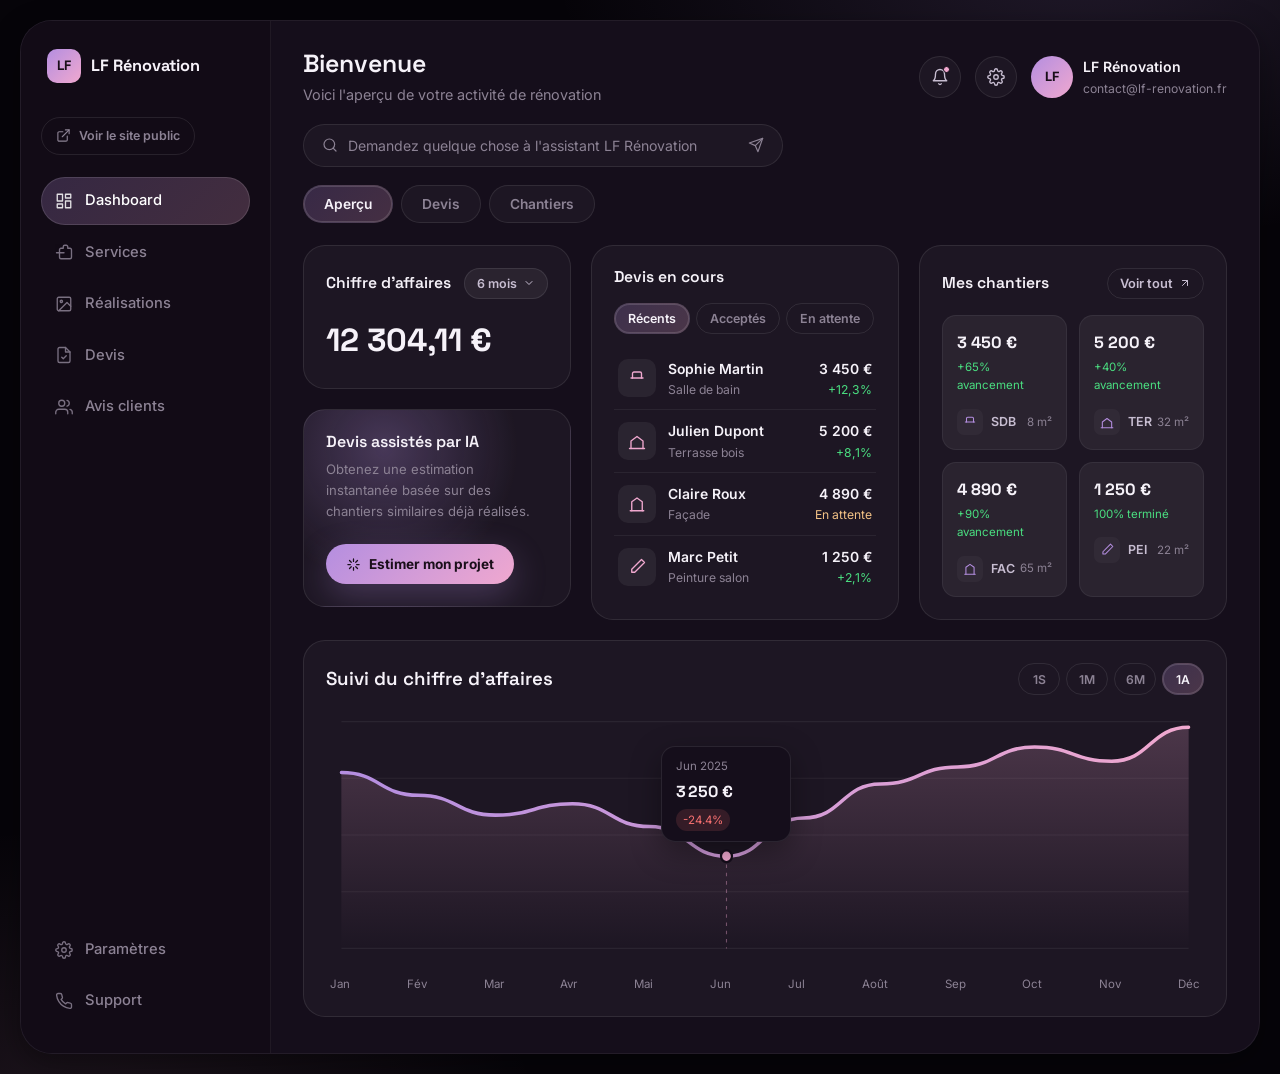
==== commit febc656d: "Retirer le prénom Ludovic du dashboard admin Remplace "Bienvenue, Ludovic" par "Bienvenue" et le nom" ====
--- a/admin/index.html
+++ b/admin/index.html
@@ -74,7 +74,7 @@
         </button>
 
         <div class="welcome">
-          <h1>Bienvenue, <span class="accent">Ludovic</span></h1>
+          <h1>Bienvenue</h1>
           <p>Voici l'aperçu de votre activité de rénovation</p>
         </div>
 
@@ -108,7 +108,7 @@
           <div class="profile">
             <div class="avatar">LF</div>
             <div>
-              <div class="name">Ludovic F.</div>
+              <div class="name">LF Rénovation</div>
               <div class="mail">contact@lf-renovation.fr</div>
             </div>
           </div>
